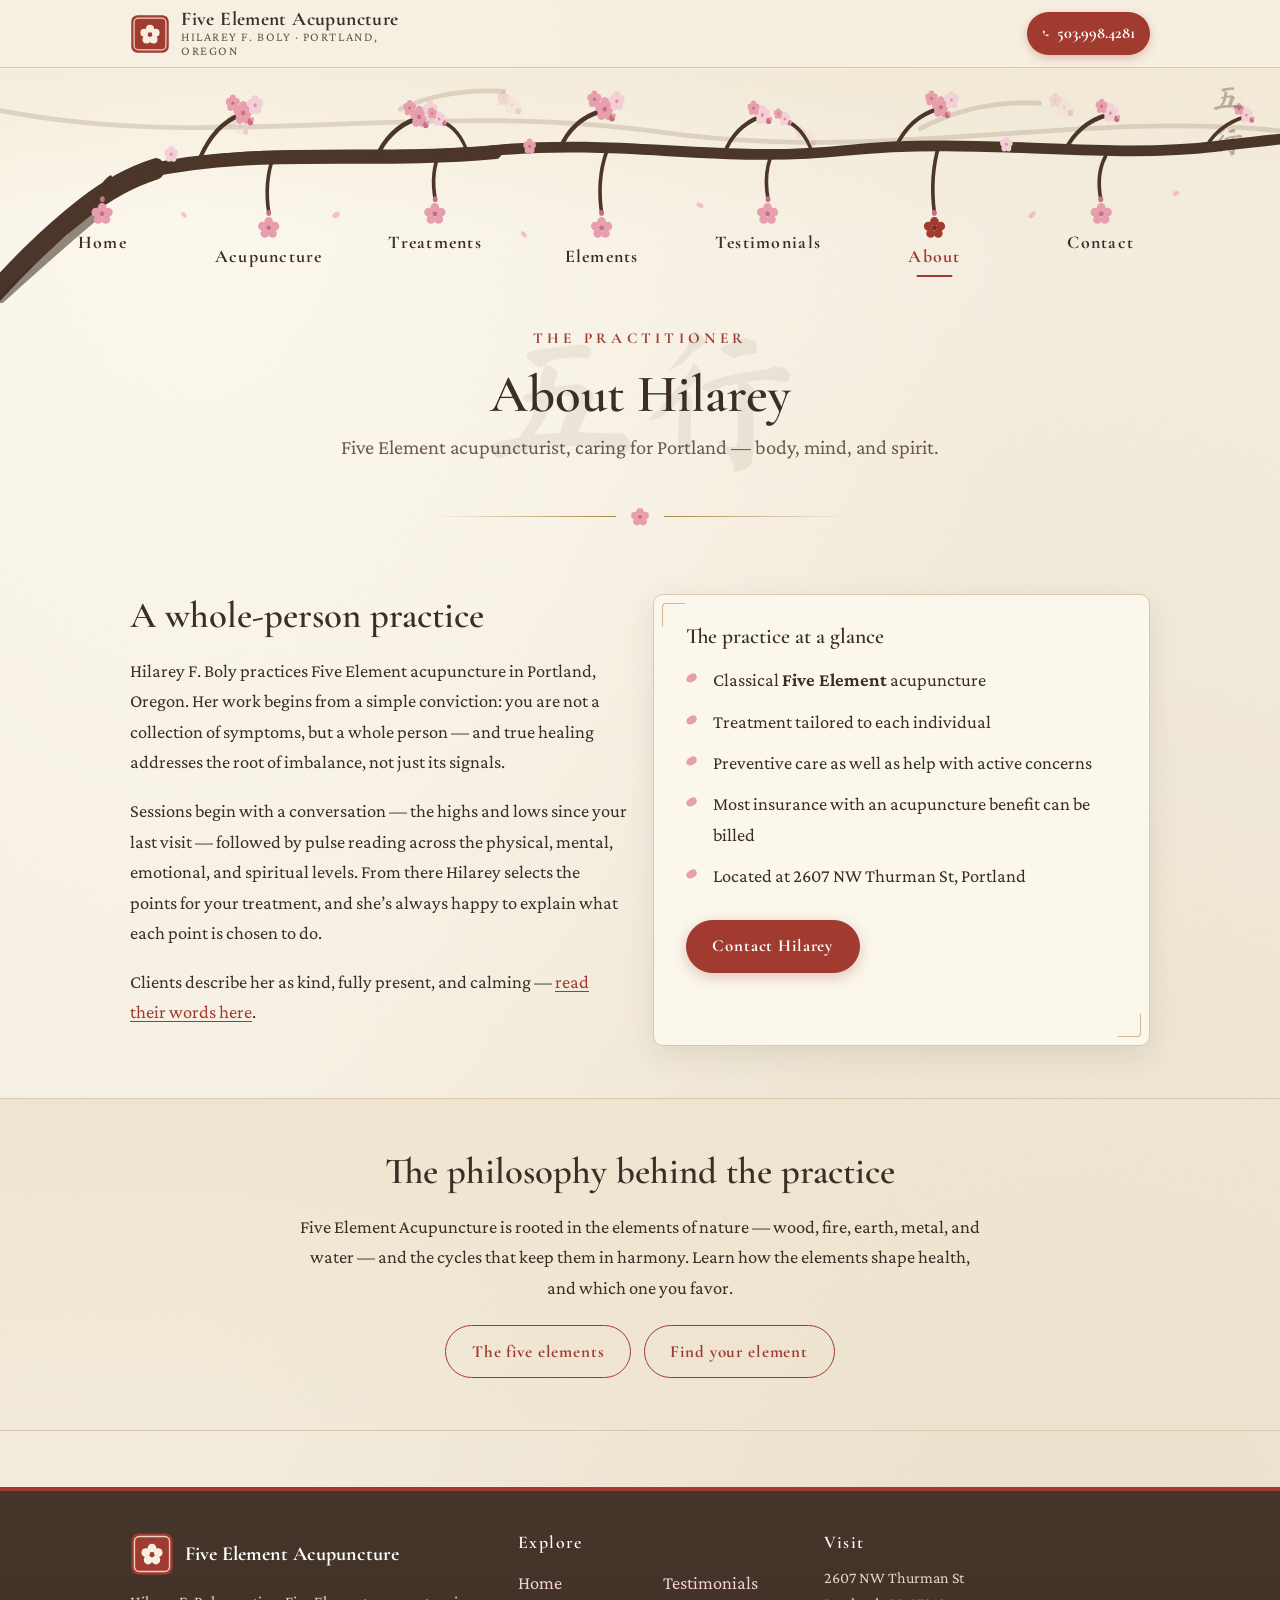
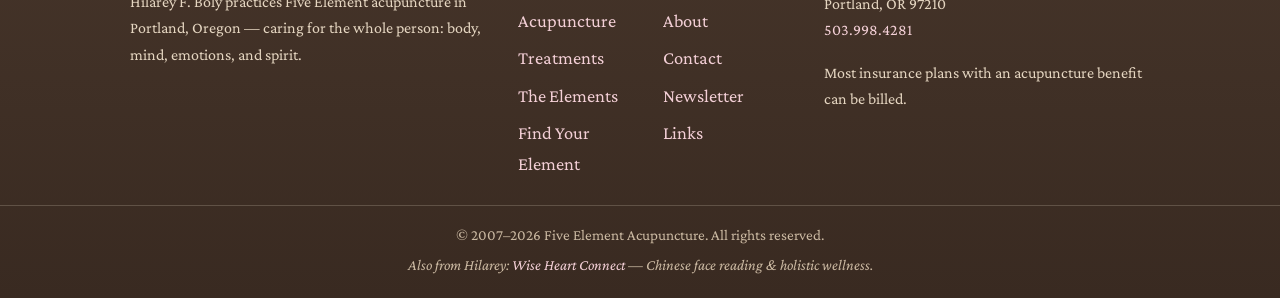
==== about.html @ b61c3566 "Five Element Acupuncture — cherry blossom redesign of acu4you.net" ====
<!DOCTYPE html>
<html lang="en">
<head>
<meta charset="utf-8">
<meta name="viewport" content="width=device-width, initial-scale=1">
<title>About Hilarey F. Boly — Five Element Acupuncturist | Portland, OR</title>
<meta name="description" content="Meet Hilarey F. Boly, Five Element acupuncturist in Portland, Oregon — a whole-person practice treating body, mind, emotions, and spirit.">
<link rel="icon" type="image/svg+xml" href="assets/seal.svg">
<link rel="preconnect" href="https://fonts.googleapis.com">
<link rel="preconnect" href="https://fonts.gstatic.com" crossorigin>
<link href="https://fonts.googleapis.com/css2?family=Cormorant+Garamond:ital,wght@0,500;0,600;0,700;1,500&family=Crimson+Pro:ital,wght@0,400;0,600;1,400&display=swap" rel="stylesheet">
<link href="https://fonts.googleapis.com/css2?family=Ma+Shan+Zheng&text=%E6%9C%A8%E7%81%AB%E5%9C%9F%E9%87%91%E6%B0%B4%E4%BA%94%E8%A1%8C%E6%B0%A3&display=swap" rel="stylesheet">
<link rel="stylesheet" href="css/styles.css">
</head>
<body>
<a class="skip-link" href="#main">Skip to content</a>

<svg style="display:none" aria-hidden="true">
  <symbol id="petal" viewBox="0 0 24 24">
    <g fill="var(--petal-fill, #e79fae)">
      <circle cx="12" cy="5.5" r="4.4"/><circle cx="18.2" cy="10.2" r="4.4"/>
      <circle cx="15.8" cy="17.4" r="4.4"/><circle cx="8.2" cy="17.4" r="4.4"/>
      <circle cx="5.8" cy="10.2" r="4.4"/>
    </g>
    <circle fill="var(--petal-core, #c96f83)" cx="12" cy="11.8" r="2.5"/>
  </symbol>
</svg>

<header>
  <div class="topbar">
    <div class="topbar-inner">
      <a class="brand" href="index.html">
        <img class="seal-mark" src="assets/seal.svg" alt="Five Element Acupuncture seal">
        <span class="brand-name">Five Element Acupuncture
          <span class="brand-sub">Hilarey F. Boly · Portland, Oregon</span>
        </span>
      </a>
      <nav class="topbar-links" aria-label="Compact navigation">
        <a href="index.html">Home</a>
        <a href="acupuncture.html">Acupuncture</a>
        <a href="treatments.html">Treatments</a>
        <a href="elements.html">Elements</a>
        <a href="testimonials.html">Testimonials</a>
        <a href="about.html" aria-current="page">About</a>
        <a href="contact.html">Contact</a>
      </nav>
      <a class="phone-cta" href="tel:+15039984281">
        <svg width="15" height="15" viewBox="0 0 24 24" fill="currentColor" aria-hidden="true"><path d="M6.6 10.8c1.4 2.8 3.8 5.1 6.6 6.6l2.2-2.2c.3-.3.7-.4 1-.2 1.1.4 2.3.6 3.6.6.6 0 1 .4 1 1V20c0 .6-.4 1-1 1C10.6 21 3 13.4 3 4c0-.6.4-1 1-1h3.5c.6 0 1 .4 1 1 0 1.2.2 2.4.6 3.6.1.3 0 .7-.2 1l-2.3 2.2z"/></svg>
        <span class="cta-label">503.998.4281</span>
      </a>
      <button class="menu-toggle" aria-expanded="false" aria-controls="mobileNav" aria-label="Open menu">
        <svg width="22" height="22" viewBox="0 0 24 24" fill="none" stroke="currentColor" stroke-width="2.2" stroke-linecap="round" aria-hidden="true"><path d="M4 7h16M4 12h16M4 17h16"/></svg>
      </button>
    </div>
  </div>

  <div class="tree-banner">
    <div class="banner-calligraphy hanzi" aria-hidden="true">五行</div>
    <nav class="blossom-nav" aria-label="Primary navigation">
      <ul>
        <li><a href="index.html"><svg class="petal-icon" aria-hidden="true"><use href="#petal"/></svg>Home</a></li>
        <li><a href="acupuncture.html"><svg class="petal-icon" aria-hidden="true"><use href="#petal"/></svg>Acupuncture</a></li>
        <li><a href="treatments.html"><svg class="petal-icon" aria-hidden="true"><use href="#petal"/></svg>Treatments</a></li>
        <li><a href="elements.html"><svg class="petal-icon" aria-hidden="true"><use href="#petal"/></svg>Elements</a></li>
        <li><a href="testimonials.html"><svg class="petal-icon" aria-hidden="true"><use href="#petal"/></svg>Testimonials</a></li>
        <li><a href="about.html" aria-current="page"><svg class="petal-icon" aria-hidden="true"><use href="#petal"/></svg>About</a></li>
        <li><a href="contact.html"><svg class="petal-icon" aria-hidden="true"><use href="#petal"/></svg>Contact</a></li>
      </ul>
    </nav>
  </div>
</header>

<div class="mobile-nav" id="mobileNav">
  <div class="sheet" role="dialog" aria-label="Menu">
    <div class="sheet-head">
      <strong>Menu</strong>
      <button class="close-btn" aria-label="Close menu">&times;</button>
    </div>
    <ul>
      <li><a href="index.html"><svg class="petal-icon" aria-hidden="true"><use href="#petal"/></svg>Home</a></li>
      <li><a href="acupuncture.html"><svg class="petal-icon" aria-hidden="true"><use href="#petal"/></svg>Acupuncture</a></li>
      <li><a href="treatments.html"><svg class="petal-icon" aria-hidden="true"><use href="#petal"/></svg>Treatments</a></li>
      <li><a href="elements.html"><svg class="petal-icon" aria-hidden="true"><use href="#petal"/></svg>The Elements</a></li>
      <li><a href="questionnaire.html"><svg class="petal-icon" aria-hidden="true"><use href="#petal"/></svg>Find Your Element</a></li>
      <li><a href="testimonials.html"><svg class="petal-icon" aria-hidden="true"><use href="#petal"/></svg>Testimonials</a></li>
      <li><a href="about.html" aria-current="page"><svg class="petal-icon" aria-hidden="true"><use href="#petal"/></svg>About</a></li>
      <li><a href="contact.html"><svg class="petal-icon" aria-hidden="true"><use href="#petal"/></svg>Contact</a></li>
      <li><a href="newsletter.html"><svg class="petal-icon" aria-hidden="true"><use href="#petal"/></svg>Newsletter</a></li>
      <li><a href="links.html"><svg class="petal-icon" aria-hidden="true"><use href="#petal"/></svg>Links</a></li>
    </ul>
    <p class="mobile-extra">Questions? Call <a href="tel:+15039984281">503.998.4281</a></p>
  </div>
</div>

<main id="main">

  <div class="page-head">
    <div class="hanzi-watermark hanzi" aria-hidden="true">五行</div>
    <p class="eyebrow">The Practitioner</p>
    <h1>About Hilarey</h1>
    <p class="lede">Five Element acupuncturist, caring for Portland — body, mind, and spirit.</p>
  </div>
  <div class="divider" aria-hidden="true">
    <svg viewBox="0 0 24 24"><g class="petals" fill="#e79fae"><circle cx="12" cy="5.5" r="4.4"/><circle cx="18.2" cy="10.2" r="4.4"/><circle cx="15.8" cy="17.4" r="4.4"/><circle cx="8.2" cy="17.4" r="4.4"/><circle cx="5.8" cy="10.2" r="4.4"/></g><circle class="core" fill="#c96f83" cx="12" cy="11.8" r="2.5"/></svg>
  </div>
  <section class="section">
    <div class="wrap grid-2">
      <div class="fade-up">
        <h2>A whole-person practice</h2>
        <p>Hilarey F. Boly practices Five Element acupuncture in Portland, Oregon. Her work begins from a simple conviction: you are not a collection of symptoms, but a whole person — and true healing addresses the root of imbalance, not just its signals.</p>
        <p>Sessions begin with a conversation — the highs and lows since your last visit — followed by pulse reading across the physical, mental, emotional, and spiritual levels. From there Hilarey selects the points for your treatment, and she’s always happy to explain what each point is chosen to do.</p>
        <p>Clients describe her as kind, fully present, and calming — <a href="testimonials.html">read their words here</a>.</p>
        <!-- TODO for the client: add Hilarey's training, credentials, years in practice,
             and a photo here. The Academy for Five Element Acupuncture and Prescott College
             appear on the Links page if relevant to her bio. -->
      </div>
      <div class="card fade-up">
        <h3>The practice at a glance</h3>
        <ul class="leaf-list">
          <li>Classical <strong>Five Element</strong> acupuncture</li>
          <li>Treatment tailored to each individual</li>
          <li>Preventive care as well as help with active concerns</li>
          <li>Most insurance with an acupuncture benefit can be billed</li>
          <li>Located at 2607 NW Thurman St, Portland</li>
        </ul>
        <div class="btn-row">
          <a class="btn btn-seal" href="contact.html">Contact Hilarey</a>
        </div>
      </div>
    </div>
  </section>

  <section class="section alt">
    <div class="wrap" style="text-align:center; max-width:720px">
      <h2>The philosophy behind the practice</h2>
      <p>Five Element Acupuncture is rooted in the elements of nature — wood, fire, earth, metal, and water — and the cycles that keep them in harmony. Learn how the elements shape health, and which one you favor.</p>
      <div class="btn-row" style="justify-content:center">
        <a class="btn btn-outline" href="elements.html">The five elements</a>
        <a class="btn btn-outline" href="questionnaire.html">Find your element</a>
      </div>
    </div>
  </section>

</main>

<footer class="site-footer">
  <div class="footer-inner">
    <div>
      <div class="footer-brand">
        <img src="assets/seal.svg" alt="">
        <span>Five Element Acupuncture</span>
      </div>
      <p>Hilarey F. Boly practices Five Element acupuncture in Portland, Oregon — caring for the whole person: body, mind, emotions, and spirit.</p>
    </div>
    <div>
      <h4>Explore</h4>
      <ul>
        <li><a href="index.html">Home</a></li>
        <li><a href="acupuncture.html">Acupuncture</a></li>
        <li><a href="treatments.html">Treatments</a></li>
        <li><a href="elements.html">The Elements</a></li>
        <li><a href="questionnaire.html">Find Your Element</a></li>
        <li><a href="testimonials.html">Testimonials</a></li>
        <li><a href="about.html">About</a></li>
        <li><a href="contact.html">Contact</a></li>
        <li><a href="newsletter.html">Newsletter</a></li>
        <li><a href="links.html">Links</a></li>
      </ul>
    </div>
    <div>
      <h4>Visit</h4>
      <p>2607 NW Thurman St<br>Portland, OR 97210<br>
      <a href="tel:+15039984281">503.998.4281</a></p>
      <p>Most insurance plans with an acupuncture benefit can be billed.</p>
    </div>
  </div>
  <div class="footer-bottom">
    © 2007–2026 Five Element Acupuncture. All rights reserved.
    <span class="wiseheart">Also from Hilarey: <a href="https://www.youtube.com/@WiseHeartsConnect" rel="noopener">Wise Heart Connect</a> — Chinese face reading &amp; holistic wellness.</span>
  </div>
</footer>

<script src="js/main.js"></script>

</body>
</html>
---- css/styles.css ----
/* ============================================================
   Five Element Acupuncture — acu4you.net redesign
   Ancient scroll aesthetic · cherry blossom tree menu · responsive
   ============================================================ */

:root {
  --paper: #f6efe1;
  --paper-2: #efe4cf;
  --card: #fbf7ec;
  --ink: #3a2e26;
  --ink-soft: #6a594b;
  --line: #d9c9ac;
  --branch: #4b3629;
  --blossom: #e79fae;
  --blossom-2: #f3cfd6;
  --blossom-deep: #c96f83;
  --seal: #a13a2f;
  --seal-deep: #7f2b23;
  --gold: #a98544;

  --wood: #5f7f52;
  --fire: #b03d31;
  --earth: #c08b3a;
  --metal: #8f9089;
  --water: #41607f;

  --font-display: "Cormorant Garamond", "Georgia", serif;
  --font-body: "Crimson Pro", "Georgia", serif;
  --font-brush: "Ma Shan Zheng", "Noto Serif SC", serif;

  --maxw: 1060px;
  --radius: 10px;
  --shadow: 0 10px 30px rgba(59, 46, 38, 0.10);
}

* { box-sizing: border-box; }

html { scroll-behavior: smooth; }

body {
  margin: 0;
  font-family: var(--font-body);
  font-size: 1.155rem;
  line-height: 1.65;
  color: var(--ink);
  background-color: var(--paper);
  /* aged washi-paper texture */
  background-image:
    radial-gradient(ellipse at 15% 8%, rgba(255, 252, 244, 0.75), transparent 55%),
    radial-gradient(ellipse at 85% 92%, rgba(215, 195, 158, 0.35), transparent 60%),
    url("data:image/svg+xml,%3Csvg xmlns='http://www.w3.org/2000/svg' width='180' height='180'%3E%3Cfilter id='n'%3E%3CfeTurbulence type='fractalNoise' baseFrequency='.9' numOctaves='2'/%3E%3CfeColorMatrix values='0 0 0 0 .32 0 0 0 0 .26 0 0 0 0 .18 0 0 0 .05 0'/%3E%3C/filter%3E%3Crect width='180' height='180' filter='url(%23n)'/%3E%3C/svg%3E");
}

img, svg { max-width: 100%; }

::selection { background: var(--blossom-2); }

a { color: var(--seal); text-underline-offset: 3px; }
a:hover { color: var(--seal-deep); }

a:focus-visible, button:focus-visible, input:focus-visible,
textarea:focus-visible, select:focus-visible, [tabindex]:focus-visible {
  outline: 2px solid var(--seal);
  outline-offset: 3px;
  border-radius: 3px;
}

.skip-link {
  position: absolute; left: -999px; top: 0; z-index: 200;
  background: var(--seal); color: #fff; padding: .6rem 1rem;
  border-radius: 0 0 8px 0; text-decoration: none;
}
.skip-link:focus { left: 0; color: #fff; }

/* ---------- typography ---------- */

h1, h2, h3, h4 {
  font-family: var(--font-display);
  font-weight: 600;
  color: var(--ink);
  line-height: 1.18;
  margin: 0 0 .5em;
}
h1 { font-size: clamp(2.2rem, 4.6vw, 3.3rem); }
h2 { font-size: clamp(1.7rem, 3.2vw, 2.3rem); }
h3 { font-size: 1.35rem; }

p { margin: 0 0 1em; }

.lede { font-size: 1.28rem; color: var(--ink-soft); }

.eyebrow {
  font-family: var(--font-display);
  font-size: .95rem;
  font-weight: 700;
  letter-spacing: .28em;
  text-transform: uppercase;
  color: var(--seal);
  margin-bottom: .8rem;
}

.hanzi { font-family: var(--font-brush); font-weight: 400; }

/* ---------- top bar ---------- */

.topbar {
  position: sticky; top: 0; z-index: 100;
  background: rgba(246, 239, 225, 0.92);
  backdrop-filter: blur(8px);
  border-bottom: 1px solid var(--line);
}
.topbar-inner {
  max-width: var(--maxw); margin: 0 auto;
  display: flex; align-items: center; gap: 1rem;
  padding: .55rem 1.25rem;
}
.brand {
  display: flex; align-items: center; gap: .7rem;
  text-decoration: none; color: var(--ink); margin-right: auto;
}
.brand img.seal-mark { width: 40px; height: 40px; flex: none; }
.brand .brand-name {
  font-family: var(--font-display); font-weight: 700;
  font-size: 1.22rem; line-height: 1.1; letter-spacing: .02em;
}
.brand .brand-sub {
  display: block; font-family: var(--font-body);
  font-size: .8rem; font-weight: 400; color: var(--ink-soft);
  letter-spacing: .12em; text-transform: uppercase;
}

/* compact links that appear once the tree has scrolled away (desktop) */
.topbar-links { display: none; gap: 1.1rem; }
.topbar-links a {
  font-family: var(--font-display); font-weight: 600; font-size: 1rem;
  letter-spacing: .06em; text-decoration: none; color: var(--ink);
  opacity: 0; transform: translateY(-4px);
  transition: opacity .3s ease, transform .3s ease;
  pointer-events: none;
}
.topbar-links a:hover, .topbar-links a[aria-current="page"] { color: var(--seal); }
body.scrolled .topbar-links a { opacity: 1; transform: none; pointer-events: auto; }

.phone-cta {
  display: inline-flex; align-items: center; gap: .45rem;
  font-family: var(--font-display); font-weight: 700; font-size: 1.02rem;
  color: #fff; background: var(--seal); text-decoration: none;
  padding: .5rem .95rem; border-radius: 999px; white-space: nowrap;
  box-shadow: 0 3px 10px rgba(161, 58, 47, .3);
}
.phone-cta:hover { background: var(--seal-deep); color: #fff; }

.menu-toggle {
  display: none;
  background: none; border: 1.5px solid var(--branch); border-radius: 8px;
  padding: .45rem .6rem; cursor: pointer; color: var(--ink);
}
.menu-toggle svg { display: block; }

/* ---------- cherry blossom tree menu ---------- */

.tree-banner {
  position: relative;
  height: 235px;
  max-width: 1600px;
  margin: 0 auto;
  background: linear-gradient(180deg, rgba(240, 229, 206, 0.55), rgba(246, 239, 225, 0) 70%);
  overflow: hidden;
}
.tree-banner::before {
  content: "";
  position: absolute; inset: 0;
  background: url("../assets/blossom-tree.svg") center / 100% 100% no-repeat;
}

.banner-calligraphy {
  position: absolute; top: 14px; right: 26px;
  writing-mode: vertical-rl;
  font-family: var(--font-brush);
  font-size: 2rem; letter-spacing: .35em;
  color: var(--branch); opacity: .34;
  pointer-events: none; user-select: none;
}

/* menu links hanging from the branch */
.blossom-nav { position: absolute; inset: 0; }
.blossom-nav ul { list-style: none; margin: 0; padding: 0; }
.blossom-nav li {
  position: absolute;
  transform: translateX(-50%);
}
/* x positions match the hanging twigs in blossom-tree.svg (÷1600) */
.blossom-nav li:nth-child(1) { left: 8%;    top: 131px; }
.blossom-nav li:nth-child(2) { left: 21%;   top: 145px; }
.blossom-nav li:nth-child(3) { left: 34%;   top: 131px; }
.blossom-nav li:nth-child(4) { left: 47%;   top: 145px; }
.blossom-nav li:nth-child(5) { left: 60%;   top: 131px; }
.blossom-nav li:nth-child(6) { left: 73%;   top: 145px; }
.blossom-nav li:nth-child(7) { left: 86%;   top: 131px; }

.blossom-nav a {
  display: flex; flex-direction: column; align-items: center; gap: .18rem;
  text-decoration: none; color: var(--ink);
  font-family: var(--font-display); font-weight: 700;
  font-size: 1.12rem; letter-spacing: .07em;
  padding: .15rem .4rem;
}
.petal-icon {
  --petal-fill: var(--blossom);
  --petal-core: var(--blossom-deep);
  width: 24px; height: 24px;
  transition: transform .25s ease;
}
.blossom-nav a:hover { color: var(--seal); }
.blossom-nav a:hover .petal-icon { transform: rotate(24deg) scale(1.18); }
.blossom-nav a[aria-current="page"] { color: var(--seal); }
.blossom-nav a[aria-current="page"] .petal-icon,
.mobile-nav a[aria-current="page"] .petal-icon {
  --petal-fill: var(--seal);
  --petal-core: var(--seal-deep);
}
.blossom-nav a::after {
  content: ""; height: 2px; width: 0; background: var(--seal);
  transition: width .25s ease; border-radius: 2px;
}
.blossom-nav a:hover::after, .blossom-nav a[aria-current="page"]::after { width: 70%; }

/* drifting petals */
.falling-petal {
  position: absolute; top: -18px;
  width: 12px; height: 8px;
  background: var(--blossom);
  border-radius: 60% 40% 55% 45%;
  opacity: 0;
  animation: petal-fall linear infinite;
  pointer-events: none;
}
.falling-petal:nth-of-type(2n) { background: var(--blossom-2); }
@keyframes petal-fall {
  0%   { transform: translate(0, 0) rotate(0deg); opacity: 0; }
  8%   { opacity: .85; }
  85%  { opacity: .75; }
  100% { transform: translate(-70px, 250px) rotate(300deg); opacity: 0; }
}

/* ---------- mobile nav ---------- */

.mobile-nav {
  display: none;
  position: fixed; inset: 0; z-index: 150;
  background: rgba(58, 46, 38, 0.45);
}
.mobile-nav.open { display: block; }
.mobile-nav .sheet {
  position: absolute; top: 0; right: 0; bottom: 0;
  width: min(320px, 85vw);
  background: var(--paper);
  border-left: 1px solid var(--line);
  box-shadow: -12px 0 40px rgba(0,0,0,.2);
  padding: 1.2rem 1.4rem 2rem;
  overflow-y: auto;
}
.mobile-nav .sheet-head {
  display: flex; justify-content: space-between; align-items: center;
  margin-bottom: 1rem;
}
.mobile-nav .close-btn {
  background: none; border: none; cursor: pointer; color: var(--ink);
  padding: .4rem; font-size: 1.4rem; line-height: 1;
}
.mobile-nav ul { list-style: none; margin: 0; padding: 0; }
.mobile-nav li + li { border-top: 1px dashed var(--line); }
.mobile-nav a {
  display: flex; align-items: center; gap: .7rem;
  padding: .85rem .2rem;
  font-family: var(--font-display); font-weight: 600; font-size: 1.2rem;
  color: var(--ink); text-decoration: none;
}
.mobile-nav a .petal-icon { width: 20px; height: 20px; }
.mobile-nav a[aria-current="page"] { color: var(--seal); }
.mobile-nav .mobile-extra {
  margin-top: 1.2rem; padding-top: 1rem; border-top: 1px solid var(--line);
  font-size: 1rem; color: var(--ink-soft);
}

/* ---------- layout ---------- */

main { display: block; }

.wrap { max-width: var(--maxw); margin: 0 auto; padding: 0 1.25rem; }

.section { padding: 3.2rem 0; }
.section.alt {
  background: linear-gradient(180deg, var(--paper-2), rgba(239, 228, 207, .35));
  border-top: 1px solid var(--line);
  border-bottom: 1px solid var(--line);
}

/* page title band */
.page-head {
  position: relative;
  text-align: center;
  padding: 1.4rem 1.25rem 2.2rem;
  overflow: hidden;
}
.page-head .hanzi-watermark {
  position: absolute; top: 50%; left: 50%;
  transform: translate(-50%, -52%);
  font-family: var(--font-brush);
  font-size: clamp(6rem, 16vw, 10rem);
  color: var(--branch); opacity: .07;
  pointer-events: none; user-select: none;
  white-space: nowrap;
}
.page-head h1 { margin-bottom: .35rem; }
.page-head .lede { max-width: 640px; margin: 0 auto; }

/* blossom divider */
.divider {
  display: flex; align-items: center; justify-content: center;
  gap: .9rem; margin: 0 auto; padding: .4rem 0 1rem;
  max-width: 420px;
}
.divider::before, .divider::after {
  content: ""; height: 1px; flex: 1;
  background: linear-gradient(90deg, transparent, var(--gold));
}
.divider::after { background: linear-gradient(90deg, var(--gold), transparent); }
.divider svg { width: 20px; height: 20px; flex: none; }
.divider .petals { fill: var(--blossom); }
.divider .core { fill: var(--blossom-deep); }

/* scroll-style card */
.card {
  background: var(--card);
  border: 1px solid var(--line);
  border-radius: var(--radius);
  box-shadow: var(--shadow);
  padding: 1.8rem 2rem;
  position: relative;
}
.card::before, .card::after {
  content: ""; position: absolute; width: 22px; height: 22px;
  border-color: var(--gold); border-style: solid; opacity: .55;
}
.card::before { top: 8px; left: 8px; border-width: 1.5px 0 0 1.5px; border-radius: 4px 0 0 0; }
.card::after { bottom: 8px; right: 8px; border-width: 0 1.5px 1.5px 0; border-radius: 0 0 4px 0; }

.grid-2 { display: grid; grid-template-columns: 1fr 1fr; gap: 1.6rem; }
.grid-3 { display: grid; grid-template-columns: repeat(3, 1fr); gap: 1.6rem; }

/* ---------- buttons ---------- */

.btn {
  display: inline-flex; align-items: center; justify-content: center; gap: .5rem;
  font-family: var(--font-display); font-weight: 700; font-size: 1.06rem;
  letter-spacing: .05em; text-decoration: none; cursor: pointer;
  border-radius: 999px; padding: .72rem 1.6rem;
  transition: transform .15s ease, box-shadow .15s ease, background .15s ease;
}
.btn:active { transform: translateY(1px); }
.btn-seal {
  background: var(--seal); color: #fff; border: 1.5px solid var(--seal);
  box-shadow: 0 4px 14px rgba(161, 58, 47, .28);
}
.btn-seal:hover { background: var(--seal-deep); color: #fff; }
.btn-outline {
  background: transparent; color: var(--seal); border: 1.5px solid var(--seal);
}
.btn-outline:hover { background: rgba(161, 58, 47, .08); color: var(--seal-deep); }

.btn-row { display: flex; flex-wrap: wrap; gap: .8rem; margin-top: 1.4rem; }

/* ---------- element cards ---------- */

.element-grid {
  display: grid;
  grid-template-columns: repeat(auto-fit, minmax(185px, 1fr));
  gap: 1.3rem;
}
.element-card {
  background: var(--card);
  border: 1px solid var(--line);
  border-top: 4px solid var(--el, var(--gold));
  border-radius: var(--radius);
  box-shadow: var(--shadow);
  padding: 1.4rem 1.3rem 1.5rem;
  text-align: center;
}
.element-card .hanzi {
  display: block; font-size: 3rem; line-height: 1;
  color: var(--el, var(--ink)); margin-bottom: .4rem;
}
.element-card h3 { margin-bottom: .15rem; }
.element-card .season {
  font-size: .85rem; letter-spacing: .18em; text-transform: uppercase;
  color: var(--ink-soft); margin-bottom: .7rem;
}
.element-card p { font-size: 1.02rem; margin: 0; color: var(--ink-soft); }
.element-card .organs {
  margin-top: .8rem; padding-top: .7rem; border-top: 1px dashed var(--line);
  font-size: .92rem; color: var(--ink-soft); font-style: italic;
}

.el-wood  { --el: var(--wood); }
.el-fire  { --el: var(--fire); }
.el-earth { --el: var(--earth); }
.el-metal { --el: var(--metal); }
.el-water { --el: var(--water); }

/* small element chips on home page */
.element-strip {
  display: flex; flex-wrap: wrap; justify-content: center; gap: .7rem;
}
.element-chip {
  display: inline-flex; align-items: center; gap: .5rem;
  border: 1px solid var(--line); background: var(--card);
  border-radius: 999px; padding: .4rem 1rem;
  font-family: var(--font-display); font-weight: 600; text-decoration: none;
  color: var(--ink);
}
.element-chip .hanzi { font-size: 1.25rem; color: var(--el, var(--ink)); }
.element-chip:hover { border-color: var(--el, var(--seal)); color: var(--ink); }

/* ---------- testimonials ---------- */

.quote-list { display: grid; gap: 1.4rem; }
.quote {
  background: var(--card);
  border: 1px solid var(--line);
  border-left: 4px solid var(--blossom);
  border-radius: var(--radius);
  box-shadow: var(--shadow);
  padding: 1.5rem 1.7rem 1.2rem;
  margin: 0;
}
.quote p { font-size: 1.12rem; }
.quote p:first-of-type::before {
  content: "\201C";
  font-family: var(--font-display);
  font-size: 2.2rem; line-height: 0;
  color: var(--blossom-deep);
  margin-right: .25rem; vertical-align: -0.35em;
}
.quote footer {
  font-family: var(--font-display); font-weight: 700;
  color: var(--seal); letter-spacing: .12em;
}

/* ---------- lists ---------- */

.leaf-list { list-style: none; padding: 0; margin: 0 0 1em; }
.leaf-list li { padding: .34rem 0 .34rem 1.7rem; position: relative; }
.leaf-list li::before {
  content: ""; position: absolute; left: 0; top: .78em;
  width: 11px; height: 8px;
  background: var(--blossom);
  border-radius: 60% 40% 55% 45%;
  transform: rotate(-20deg);
}
.leaf-list.two-col { columns: 2; column-gap: 2.5rem; }
.leaf-list.two-col li { break-inside: avoid; }

/* ---------- forms ---------- */

.form-grid { display: grid; gap: 1.1rem; }
.form-field label {
  display: block; font-family: var(--font-display); font-weight: 700;
  font-size: 1.02rem; letter-spacing: .04em; margin-bottom: .3rem;
}
.form-field input, .form-field textarea {
  width: 100%;
  font-family: var(--font-body); font-size: 1.05rem; color: var(--ink);
  background: #fffdf6;
  border: 1px solid var(--line); border-radius: 8px;
  padding: .7rem .85rem;
}
.form-field input:focus, .form-field textarea:focus {
  border-color: var(--seal); outline: 2px solid rgba(161, 58, 47, .25);
  outline-offset: 0;
}
.form-note { font-size: .98rem; color: var(--ink-soft); font-style: italic; }
.form-status {
  display: none; margin-top: 1rem; padding: .8rem 1rem;
  border: 1px solid var(--gold); border-radius: 8px;
  background: rgba(169, 133, 68, .1); font-size: 1rem;
}
.form-status.visible { display: block; }

/* ---------- questionnaire ---------- */

.quiz-progress {
  position: sticky; top: 64px; z-index: 50;
  background: var(--card); border: 1px solid var(--line); border-radius: 999px;
  padding: .45rem 1.1rem; margin-bottom: 1.6rem;
  display: flex; align-items: center; gap: .9rem;
  box-shadow: var(--shadow);
  font-family: var(--font-display); font-weight: 700; font-size: .98rem;
}
.quiz-progress .bar {
  flex: 1; height: 8px; border-radius: 999px; background: var(--paper-2);
  overflow: hidden;
}
.quiz-progress .bar span {
  display: block; height: 100%; width: 0;
  background: linear-gradient(90deg, var(--blossom), var(--seal));
  border-radius: 999px; transition: width .3s ease;
}

.quiz fieldset {
  border: 1px solid var(--line); border-radius: var(--radius);
  background: var(--card); box-shadow: var(--shadow);
  padding: 1.3rem 1.5rem 1.1rem; margin: 0 0 1.3rem;
}
.quiz legend {
  font-family: var(--font-display); font-weight: 700; font-size: 1.18rem;
  padding: 0 .6rem; color: var(--ink);
}
.quiz legend .qnum { color: var(--seal); margin-right: .4rem; }
.quiz .option {
  display: flex; align-items: flex-start; gap: .65rem;
  padding: .5rem .6rem; border-radius: 8px; cursor: pointer;
}
.quiz .option:hover { background: rgba(231, 159, 174, .14); }
.quiz .option input {
  accent-color: var(--seal);
  width: 1.15rem; height: 1.15rem; margin-top: .28rem; flex: none;
  cursor: pointer;
}
.quiz .option span { font-size: 1.08rem; }

.quiz-result {
  display: none;
  border: 2px solid var(--el, var(--seal));
  border-radius: var(--radius);
  background: var(--card); box-shadow: var(--shadow);
  padding: 2rem; text-align: center;
  margin-top: 1.6rem;
}
.quiz-result.visible { display: block; }
.quiz-result .hanzi {
  font-size: 4.4rem; line-height: 1; display: block;
  color: var(--el, var(--seal)); margin-bottom: .4rem;
}
.quiz-result h2 { color: var(--el, var(--ink)); }
.quiz-result .runner-up { font-size: 1rem; color: var(--ink-soft); font-style: italic; }

/* ---------- contact ---------- */

.contact-info { display: grid; gap: .4rem; margin-bottom: 1.4rem; }
.contact-info .row { display: flex; gap: .7rem; align-items: baseline; }
.contact-info .row strong {
  font-family: var(--font-display); letter-spacing: .05em; min-width: 92px;
}
.map-frame {
  width: 100%; height: 320px; border: 1px solid var(--line);
  border-radius: var(--radius); box-shadow: var(--shadow);
}

/* ---------- footer ---------- */

.site-footer {
  margin-top: 3.5rem;
  background: linear-gradient(180deg, #46352a, #392a21);
  color: #efe4d2;
  border-top: 4px solid var(--seal);
  position: relative;
}
.footer-inner {
  max-width: var(--maxw); margin: 0 auto;
  padding: 2.6rem 1.25rem 1.4rem;
  display: grid; grid-template-columns: 1.3fr 1fr 1.2fr; gap: 2.2rem;
}
.site-footer h4 {
  color: #fff; font-size: 1.12rem; letter-spacing: .08em;
  margin-bottom: .7rem;
}
.site-footer p { font-size: 1rem; color: #e4d5c0; }
.site-footer ul { list-style: none; margin: 0; padding: 0; columns: 2; }
.site-footer ul li { padding: .22rem 0; }
.site-footer a { color: #f3cfd6; text-decoration: none; }
.site-footer a:hover { color: #fff; text-decoration: underline; }
.footer-brand { display: flex; align-items: center; gap: .7rem; margin-bottom: .8rem; }
.footer-brand img { width: 44px; height: 44px; }
.footer-brand span {
  font-family: var(--font-display); font-weight: 700; font-size: 1.25rem; color: #fff;
}
.footer-bottom {
  border-top: 1px solid rgba(239, 228, 207, .2);
  text-align: center; padding: 1rem 1.25rem 1.3rem;
  font-size: .95rem; color: #cbb9a2;
}
.footer-bottom .wiseheart {
  display: block; margin-top: .3rem; font-style: italic;
}

/* ---------- fade-up on scroll ---------- */

/* hidden state only applies when JS is running (html.js set by main.js) */
html.js .fade-up { opacity: 0; transform: translateY(18px); transition: opacity .6s ease, transform .6s ease; }
html.js .fade-up.in { opacity: 1; transform: none; }

/* ---------- responsive ---------- */

@media (max-width: 1120px) {
  .blossom-nav a { font-size: 1.02rem; }
}

@media (max-width: 920px) {
  .tree-banner { height: 150px; }
  .tree-banner::before { background-size: cover; background-position: center 30%; }
  .blossom-nav { display: none; }
  .banner-calligraphy { font-size: 1.5rem; top: 10px; right: 16px; }
  .menu-toggle { display: inline-flex; }
  .topbar-links { display: none !important; }

  .grid-2, .grid-3 { grid-template-columns: 1fr; }
  .leaf-list.two-col { columns: 1; }
  .footer-inner { grid-template-columns: 1fr; gap: 1.6rem; }
  .site-footer ul { columns: 2; }
  .quiz-progress { top: 60px; }
}

@media (min-width: 921px) {
  .topbar-links { display: flex; }
}

@media (max-width: 560px) {
  body { font-size: 1.08rem; }
  .card { padding: 1.3rem 1.2rem; }
  .phone-cta .cta-label { display: none; }
  .tree-banner { height: 120px; }
}

/* ---------- motion preferences ---------- */

@media (prefers-reduced-motion: reduce) {
  html { scroll-behavior: auto; }
  .falling-petal { display: none; }
  .fade-up { opacity: 1; transform: none; transition: none; }
  * { animation-duration: .01ms !important; transition-duration: .01ms !important; }
}

/* ---------- print ---------- */

@media print {
  .topbar, .tree-banner, .site-footer, .falling-petal, .menu-toggle { display: none; }
  body { background: #fff; color: #000; }
}
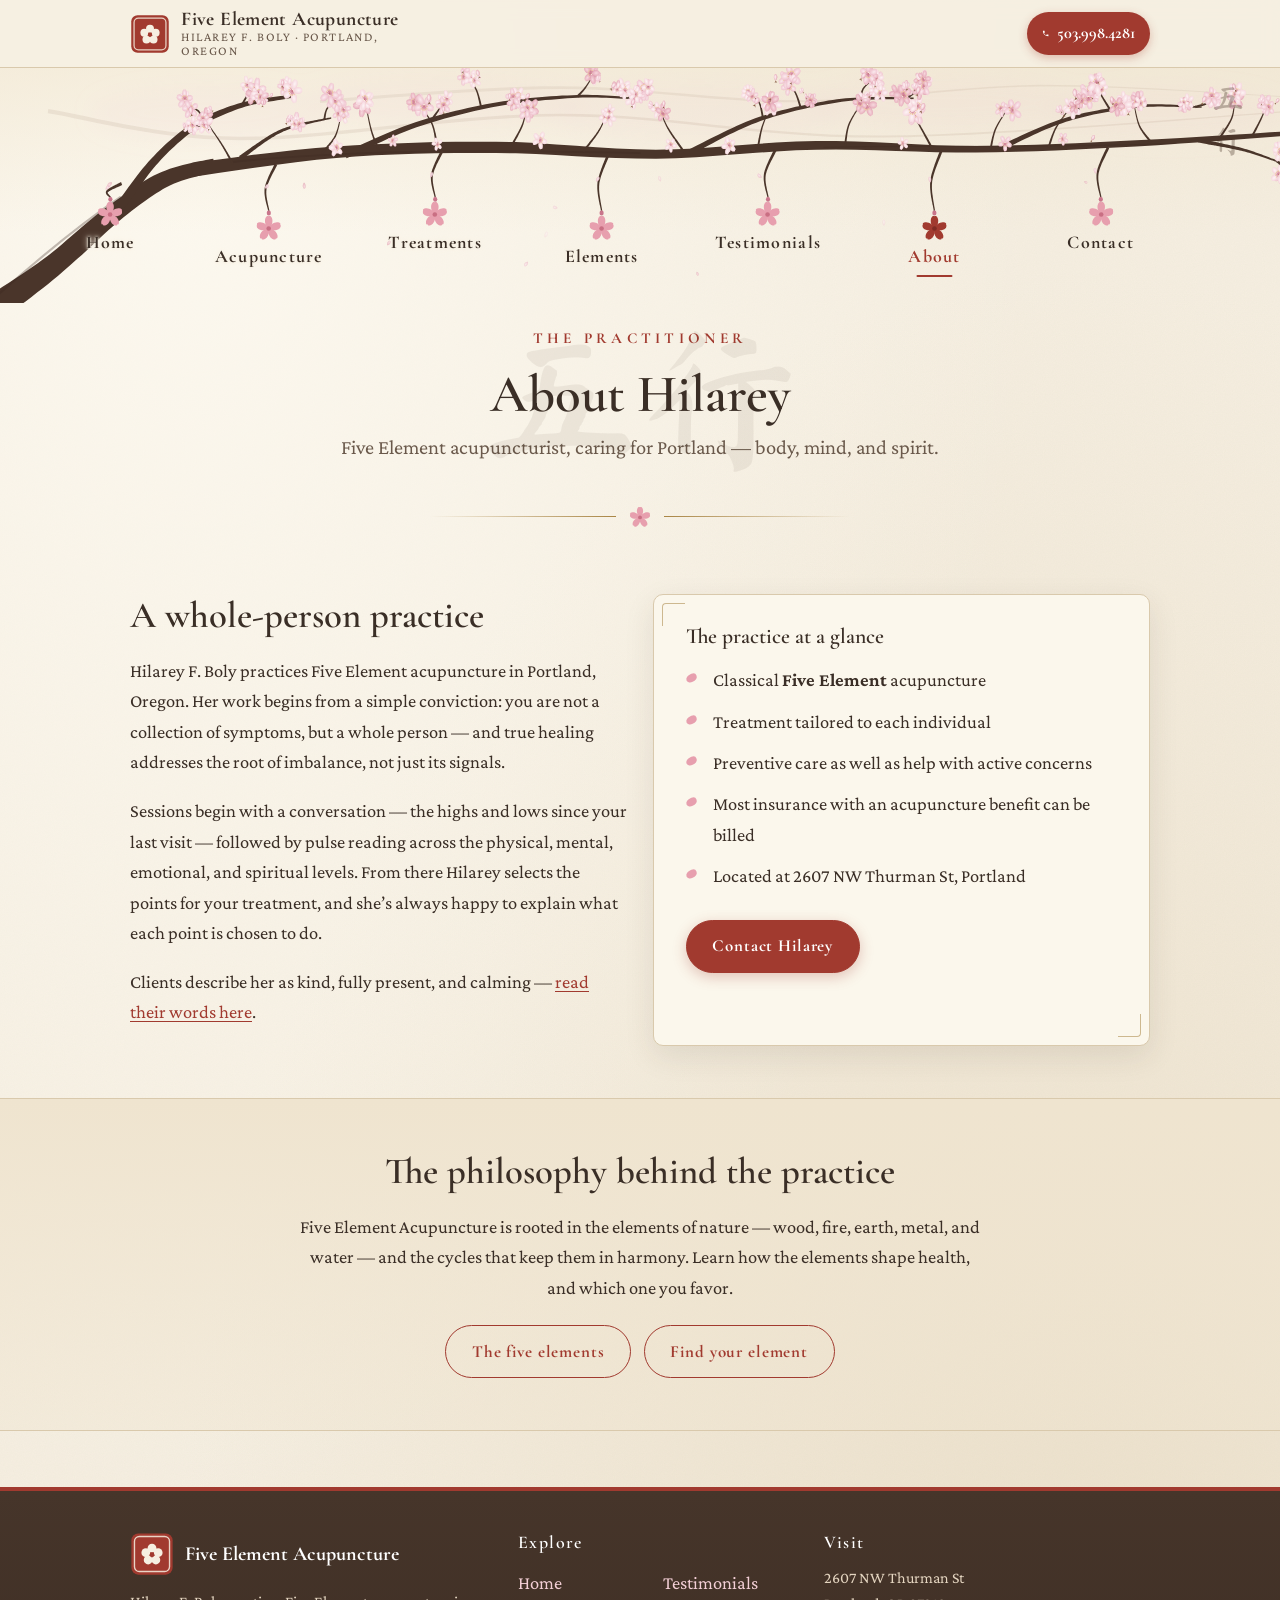
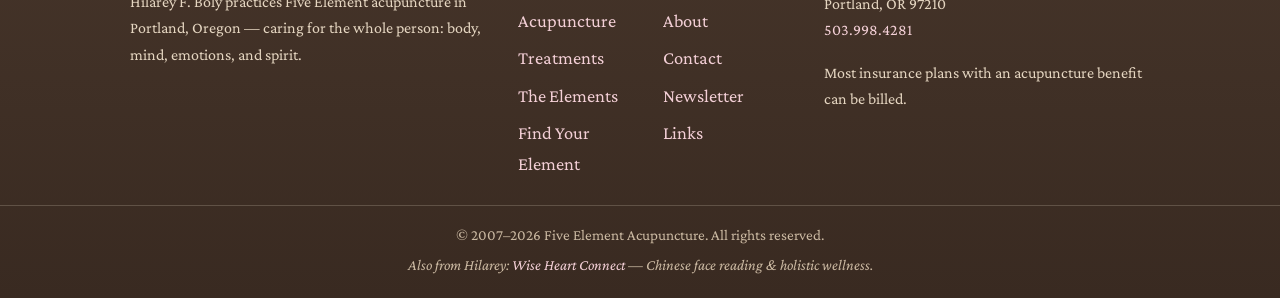
==== commit 16255a57: "Elegant tree rebuild: tapered limbs, gradient petals w/ stamens, blossom mist; matching nav petal ic" ====
--- a/about.html
+++ b/about.html
@@ -17,12 +17,8 @@
 
 <svg style="display:none" aria-hidden="true">
   <symbol id="petal" viewBox="0 0 24 24">
-    <g fill="var(--petal-fill, #e79fae)">
-      <circle cx="12" cy="5.5" r="4.4"/><circle cx="18.2" cy="10.2" r="4.4"/>
-      <circle cx="15.8" cy="17.4" r="4.4"/><circle cx="8.2" cy="17.4" r="4.4"/>
-      <circle cx="5.8" cy="10.2" r="4.4"/>
-    </g>
-    <circle fill="var(--petal-core, #c96f83)" cx="12" cy="11.8" r="2.5"/>
+    <g fill="var(--petal-fill, #e79fae)"><path d="M0 0 C-2.4 -1.8 -3.5 -5.4 -2.3 -7.9 C-1.4 -9.6 -0.5 -9.8 0 -9 C0.5 -9.8 1.4 -9.6 2.3 -7.9 C3.5 -5.4 2.4 -1.8 0 0 Z" transform="translate(12 12.5) rotate(0) scale(1.35)"/><path d="M0 0 C-2.4 -1.8 -3.5 -5.4 -2.3 -7.9 C-1.4 -9.6 -0.5 -9.8 0 -9 C0.5 -9.8 1.4 -9.6 2.3 -7.9 C3.5 -5.4 2.4 -1.8 0 0 Z" transform="translate(12 12.5) rotate(72) scale(1.35)"/><path d="M0 0 C-2.4 -1.8 -3.5 -5.4 -2.3 -7.9 C-1.4 -9.6 -0.5 -9.8 0 -9 C0.5 -9.8 1.4 -9.6 2.3 -7.9 C3.5 -5.4 2.4 -1.8 0 0 Z" transform="translate(12 12.5) rotate(144) scale(1.35)"/><path d="M0 0 C-2.4 -1.8 -3.5 -5.4 -2.3 -7.9 C-1.4 -9.6 -0.5 -9.8 0 -9 C0.5 -9.8 1.4 -9.6 2.3 -7.9 C3.5 -5.4 2.4 -1.8 0 0 Z" transform="translate(12 12.5) rotate(216) scale(1.35)"/><path d="M0 0 C-2.4 -1.8 -3.5 -5.4 -2.3 -7.9 C-1.4 -9.6 -0.5 -9.8 0 -9 C0.5 -9.8 1.4 -9.6 2.3 -7.9 C3.5 -5.4 2.4 -1.8 0 0 Z" transform="translate(12 12.5) rotate(288) scale(1.35)"/></g>
+    <circle fill="var(--petal-core, #c96f83)" cx="12" cy="12.5" r="2.3"/>
   </symbol>
 </svg>
 
@@ -101,7 +97,7 @@
     <p class="lede">Five Element acupuncturist, caring for Portland — body, mind, and spirit.</p>
   </div>
   <div class="divider" aria-hidden="true">
-    <svg viewBox="0 0 24 24"><g class="petals" fill="#e79fae"><circle cx="12" cy="5.5" r="4.4"/><circle cx="18.2" cy="10.2" r="4.4"/><circle cx="15.8" cy="17.4" r="4.4"/><circle cx="8.2" cy="17.4" r="4.4"/><circle cx="5.8" cy="10.2" r="4.4"/></g><circle class="core" fill="#c96f83" cx="12" cy="11.8" r="2.5"/></svg>
+    <svg viewBox="0 0 24 24"><g class="petals" fill="#e79fae"><path d="M0 0 C-2.4 -1.8 -3.5 -5.4 -2.3 -7.9 C-1.4 -9.6 -0.5 -9.8 0 -9 C0.5 -9.8 1.4 -9.6 2.3 -7.9 C3.5 -5.4 2.4 -1.8 0 0 Z" transform="translate(12 12.5) rotate(0) scale(1.35)"/><path d="M0 0 C-2.4 -1.8 -3.5 -5.4 -2.3 -7.9 C-1.4 -9.6 -0.5 -9.8 0 -9 C0.5 -9.8 1.4 -9.6 2.3 -7.9 C3.5 -5.4 2.4 -1.8 0 0 Z" transform="translate(12 12.5) rotate(72) scale(1.35)"/><path d="M0 0 C-2.4 -1.8 -3.5 -5.4 -2.3 -7.9 C-1.4 -9.6 -0.5 -9.8 0 -9 C0.5 -9.8 1.4 -9.6 2.3 -7.9 C3.5 -5.4 2.4 -1.8 0 0 Z" transform="translate(12 12.5) rotate(144) scale(1.35)"/><path d="M0 0 C-2.4 -1.8 -3.5 -5.4 -2.3 -7.9 C-1.4 -9.6 -0.5 -9.8 0 -9 C0.5 -9.8 1.4 -9.6 2.3 -7.9 C3.5 -5.4 2.4 -1.8 0 0 Z" transform="translate(12 12.5) rotate(216) scale(1.35)"/><path d="M0 0 C-2.4 -1.8 -3.5 -5.4 -2.3 -7.9 C-1.4 -9.6 -0.5 -9.8 0 -9 C0.5 -9.8 1.4 -9.6 2.3 -7.9 C3.5 -5.4 2.4 -1.8 0 0 Z" transform="translate(12 12.5) rotate(288) scale(1.35)"/></g><circle class="core" fill="#c96f83" cx="12" cy="12.5" r="2.3"/></svg>
   </div>
   <section class="section">
     <div class="wrap grid-2">
--- a/css/styles.css
+++ b/css/styles.css
@@ -190,7 +190,7 @@
   transform: translateX(-50%);
 }
 /* x positions match the hanging twigs in blossom-tree.svg (÷1600) */
-.blossom-nav li:nth-child(1) { left: 8%;    top: 131px; }
+.blossom-nav li:nth-child(1) { left: 8.6%;  top: 131px; }
 .blossom-nav li:nth-child(2) { left: 21%;   top: 145px; }
 .blossom-nav li:nth-child(3) { left: 34%;   top: 131px; }
 .blossom-nav li:nth-child(4) { left: 47%;   top: 145px; }
@@ -204,6 +204,7 @@
   font-family: var(--font-display); font-weight: 700;
   font-size: 1.12rem; letter-spacing: .07em;
   padding: .15rem .4rem;
+  text-shadow: 0 0 6px var(--paper), 0 0 3px var(--paper), 0 1px 2px var(--paper);
 }
 .petal-icon {
   --petal-fill: var(--blossom);
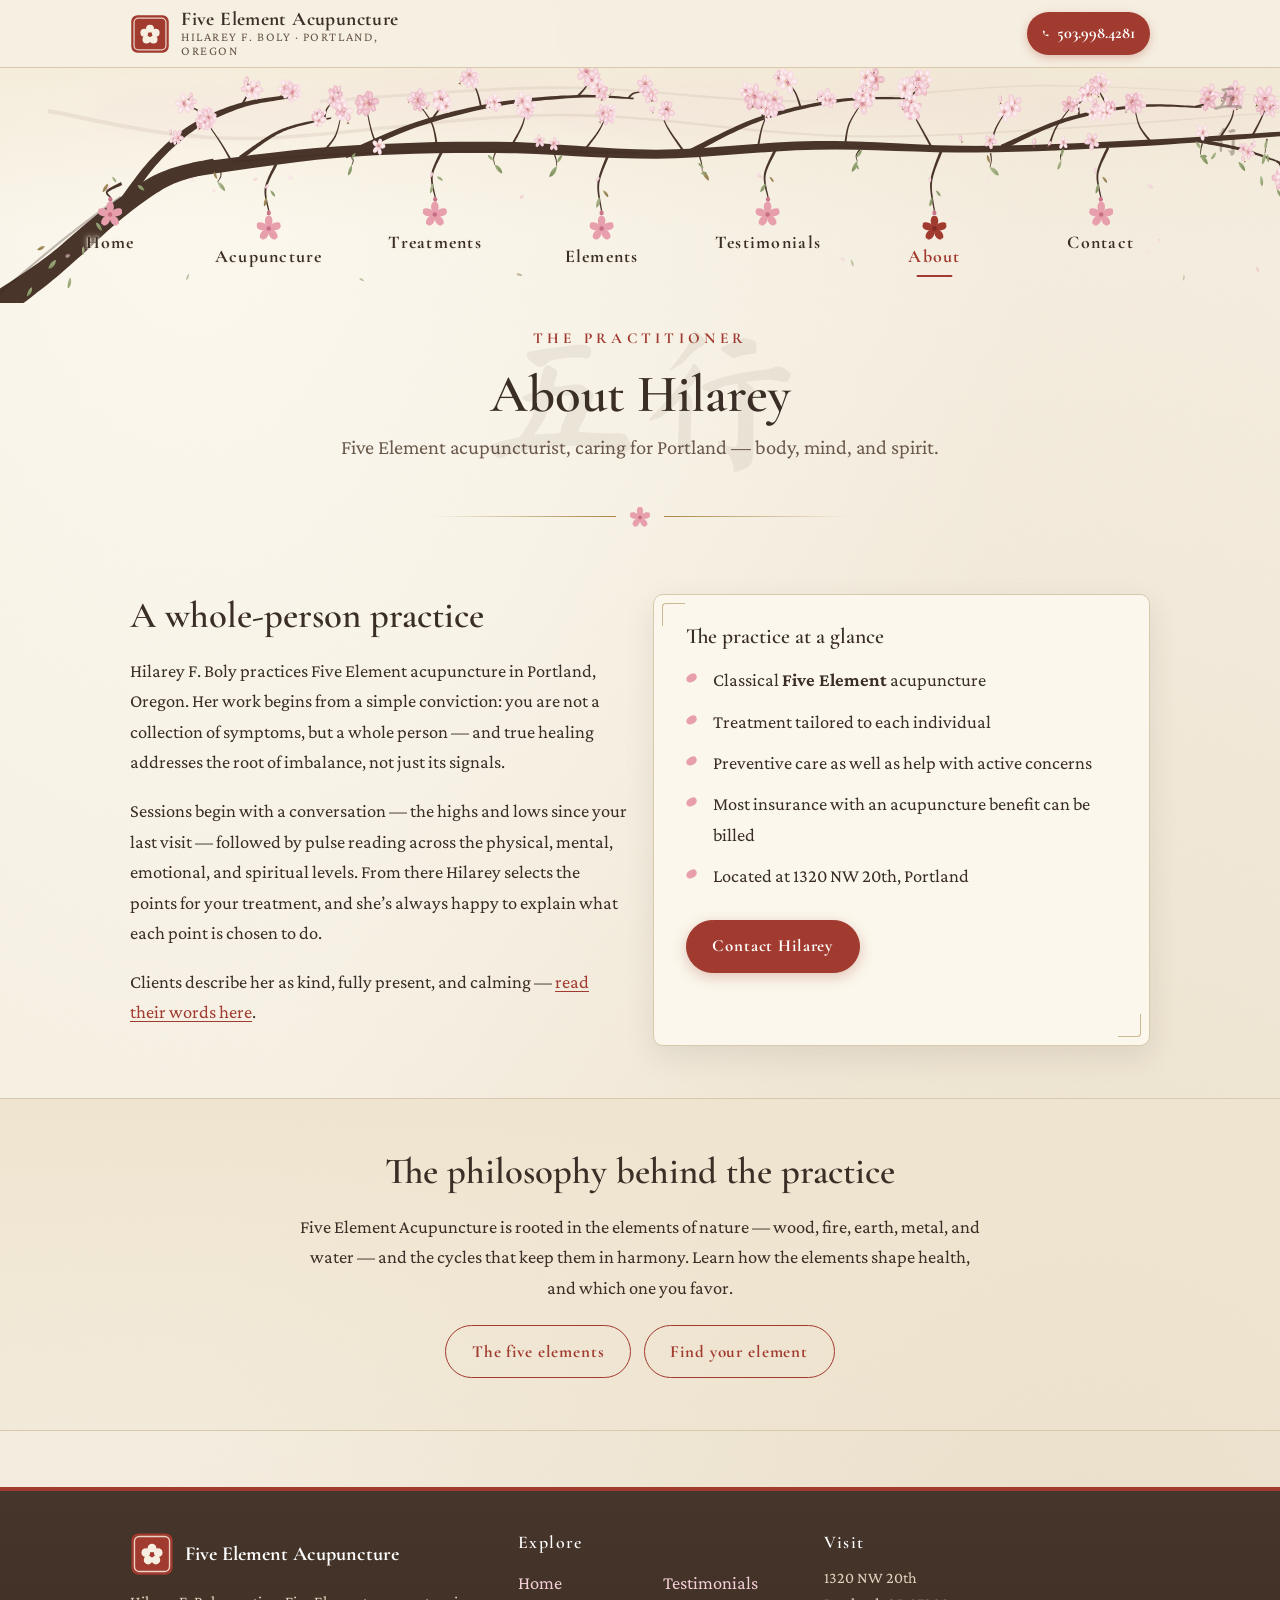
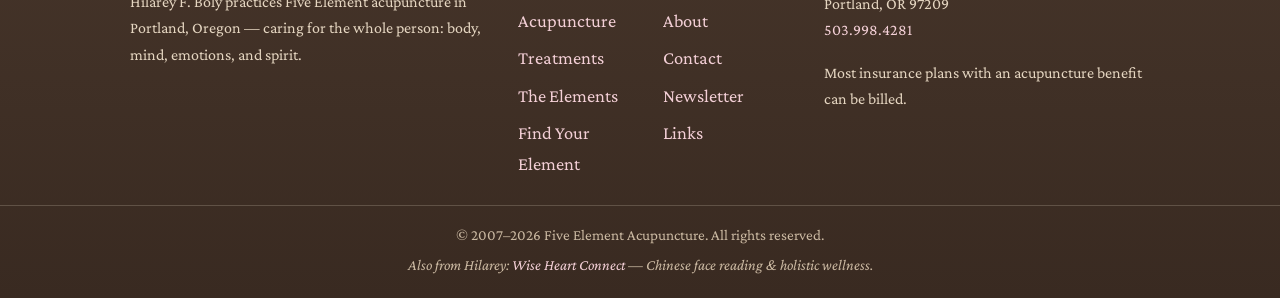
==== commit a5df5754: "Add spring leaves to lower canopy; correct address to 1320 NW 20th, Portland, OR 97209" ====
--- a/about.html
+++ b/about.html
@@ -117,7 +117,7 @@
           <li>Treatment tailored to each individual</li>
           <li>Preventive care as well as help with active concerns</li>
           <li>Most insurance with an acupuncture benefit can be billed</li>
-          <li>Located at 2607 NW Thurman St, Portland</li>
+          <li>Located at 1320 NW 20th, Portland</li>
         </ul>
         <div class="btn-row">
           <a class="btn btn-seal" href="contact.html">Contact Hilarey</a>
@@ -165,7 +165,7 @@
     </div>
     <div>
       <h4>Visit</h4>
-      <p>2607 NW Thurman St<br>Portland, OR 97210<br>
+      <p>1320 NW 20th<br>Portland, OR 97209<br>
       <a href="tel:+15039984281">503.998.4281</a></p>
       <p>Most insurance plans with an acupuncture benefit can be billed.</p>
     </div>
